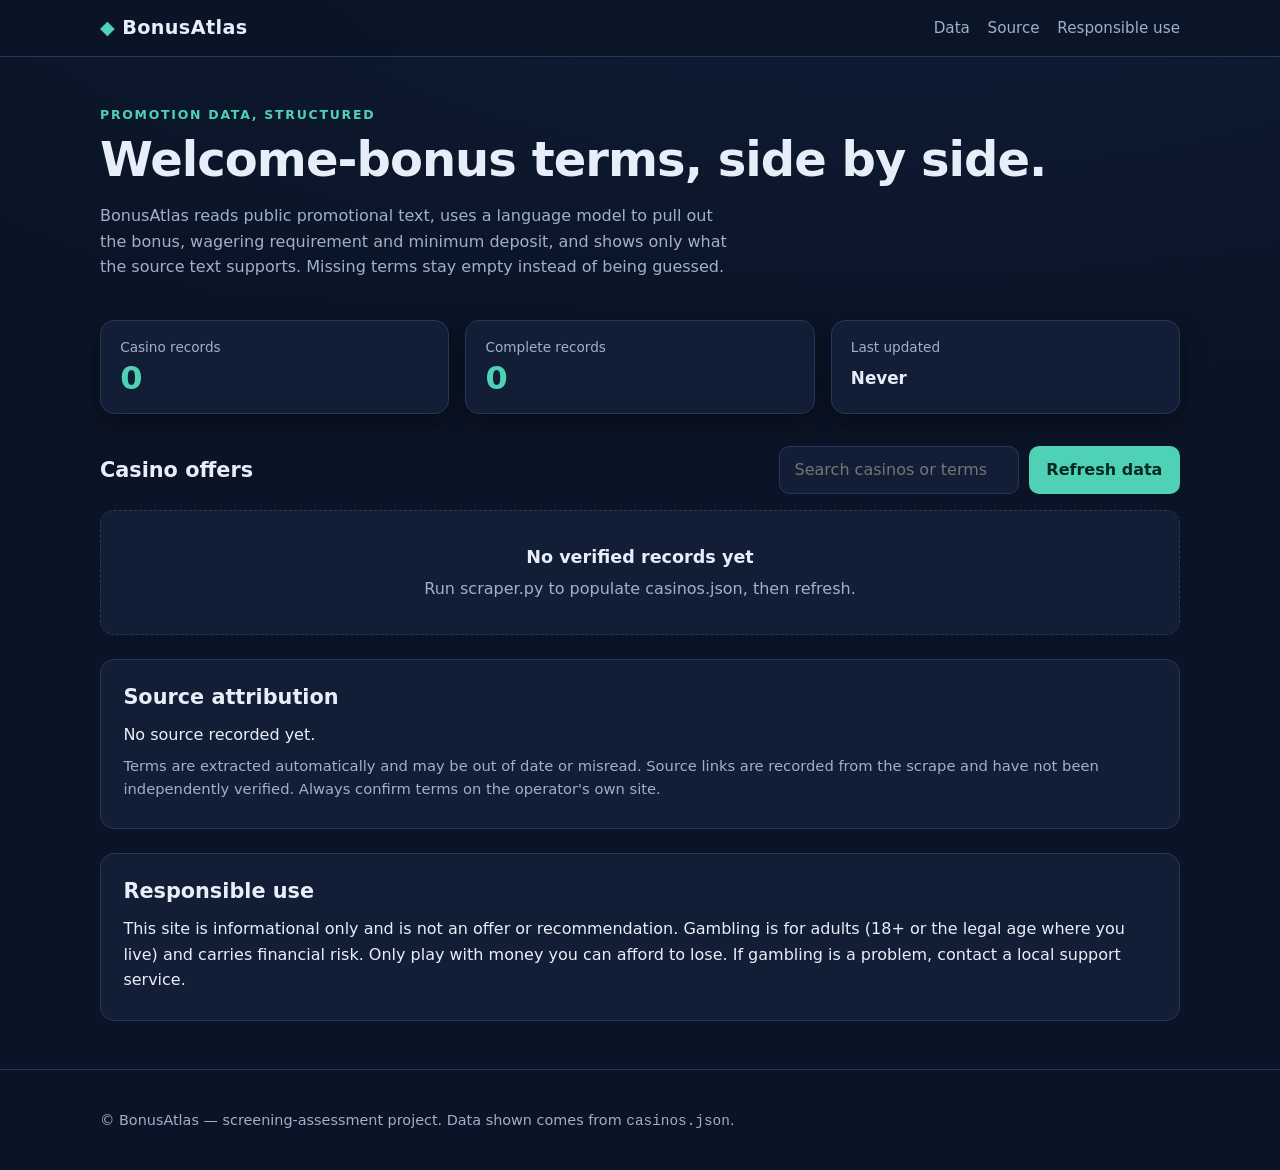
==== casino-bonus-scraper/index.html @ 102199bb "submit casino bonus scraper project" ====
<!DOCTYPE html>
<html lang="en">
<head>
  <meta charset="utf-8">
  <meta name="viewport" content="width=device-width, initial-scale=1">
  <title>BonusAtlas · Casino promotion data</title>
  <meta name="description" content="BonusAtlas displays casino welcome bonus terms extracted from a public source.">
  <link rel="stylesheet" href="styles.css">
</head>
<body>
  <a class="skip" href="#data">Skip to data</a>
  <header class="site-header">
    <div class="wrap bar">
      <a class="brand" href="#top" aria-label="BonusAtlas home"><span class="logo" aria-hidden="true">◆</span> BonusAtlas</a>
      <nav aria-label="Main"><a href="#data">Data</a><a href="#source">Source</a><a href="#responsible">Responsible use</a></nav>
    </div>
  </header>

  <main id="top">
    <section class="wrap hero">
      <p class="eyebrow">Promotion data, structured</p>
      <h1>Welcome-bonus terms, side by side.</h1>
      <p class="lead">BonusAtlas reads public promotional text, uses a language model to pull out the bonus, wagering requirement and minimum deposit, and shows only what the source text supports. Missing terms stay empty instead of being guessed.</p>
    </section>

    <section class="wrap" aria-label="Summary">
      <div class="summary">
        <div class="stat"><span class="stat-label">Casino records</span><strong id="stat-total">–</strong></div>
        <div class="stat"><span class="stat-label">Complete records</span><strong id="stat-complete">–</strong></div>
        <div class="stat"><span class="stat-label">Last updated</span><strong id="stat-updated" class="small">–</strong></div>
      </div>
    </section>

    <section class="wrap" id="data" aria-labelledby="data-title">
      <div class="toolbar">
        <h2 id="data-title">Casino offers</h2>
        <div class="controls">
          <label class="sr-only" for="search">Search casinos</label>
          <input id="search" type="search" placeholder="Search casinos or terms…" autocomplete="off">
          <button id="refresh" type="button" class="btn">Refresh data</button>
        </div>
      </div>

      <div id="message" class="message" role="status" aria-live="polite" hidden></div>

      <div class="table-wrap" id="table-wrap" hidden>
        <table>
          <caption class="sr-only">Casino welcome bonus terms extracted from the source</caption>
          <thead>
            <tr><th scope="col">Casino</th><th scope="col">Welcome bonus</th><th scope="col">Wagering</th><th scope="col">Min. deposit</th><th scope="col">Status</th><th scope="col">Source</th></tr>
          </thead>
          <tbody id="rows"></tbody>
        </table>
      </div>
    </section>

    <section class="wrap panel" id="source" aria-labelledby="source-title">
      <h2 id="source-title">Source attribution</h2>
      <p id="source-text">No source recorded yet.</p>
      <p class="muted">Terms are extracted automatically and may be out of date or misread. Source links are recorded from the scrape and have not been independently verified. Always confirm terms on the operator's own site.</p>
    </section>

    <section class="wrap panel" id="responsible" aria-labelledby="resp-title">
      <h2 id="resp-title">Responsible use</h2>
      <p>This site is informational only and is not an offer or recommendation. Gambling is for adults (18+ or the legal age where you live) and carries financial risk. Only play with money you can afford to lose. If gambling is a problem, contact a local support service.</p>
    </section>
  </main>

  <footer class="site-footer">
    <div class="wrap">
      <p>© BonusAtlas — screening-assessment project. Data shown comes from <code>casinos.json</code>.</p>
    </div>
  </footer>
  <script src="script.js"></script>
</body>
</html>
---- casino-bonus-scraper/styles.css ----
:root {
  --bg: #0b1426; --panel: #121e36; --panel-2: #172745; --border: #25375c;
  --text: #e8eef9; --muted: #9fb0cc; --accent: #4fd1b5; --accent-ink: #062a22;
  --warn: #f2c14e; --bad: #ff8a8a; --radius: 14px;
}
* { box-sizing: border-box; }
html { scroll-behavior: smooth; }
body { margin: 0; background: radial-gradient(1200px 500px at 70% -10%, #15305a55, transparent), var(--bg);
  color: var(--text); font: 16px/1.6 system-ui, -apple-system, "Segoe UI", Roboto, sans-serif; }
.wrap { width: min(1080px, 100% - 2rem); margin-inline: auto; }
a { color: var(--accent); }
a:focus-visible, button:focus-visible, input:focus-visible { outline: 3px solid var(--accent); outline-offset: 2px; }
.skip { position: absolute; left: -999px; } .skip:focus { left: 1rem; top: 1rem; background: var(--accent); color: var(--accent-ink); padding: .5rem 1rem; border-radius: 8px; z-index: 10; }
.sr-only { position: absolute; width: 1px; height: 1px; overflow: hidden; clip: rect(0 0 0 0); white-space: nowrap; }

.site-header { border-bottom: 1px solid var(--border); background: #0b1426cc; backdrop-filter: blur(8px); position: sticky; top: 0; z-index: 5; }
.bar { display: flex; justify-content: space-between; align-items: center; padding: .8rem 0; gap: 1rem; flex-wrap: wrap; }
.brand { font-weight: 800; letter-spacing: .02em; color: var(--text); text-decoration: none; font-size: 1.2rem; }
.logo { color: var(--accent); }
nav a { color: var(--muted); text-decoration: none; margin-left: 1.1rem; font-size: .95rem; }
nav a:hover { color: var(--accent); }

.hero { padding: 3rem 0 1.5rem; }
.eyebrow { color: var(--accent); text-transform: uppercase; letter-spacing: .14em; font-size: .78rem; font-weight: 700; margin: 0 0 .5rem; }
h1 { font-size: clamp(1.9rem, 5vw, 3rem); line-height: 1.12; margin: 0 0 1rem; letter-spacing: -.02em; }
h2 { margin: 0; font-size: 1.3rem; }
.lead { color: var(--muted); max-width: 62ch; margin: 0; }

.summary { display: grid; grid-template-columns: repeat(3, 1fr); gap: 1rem; margin: 1rem auto 2rem; }
.stat { background: var(--panel); border: 1px solid var(--border); border-radius: var(--radius); padding: 1rem 1.2rem; box-shadow: 0 8px 24px #0006; }
.stat-label { display: block; color: var(--muted); font-size: .85rem; }
.stat strong { font-size: 2rem; color: var(--accent); line-height: 1.2; }
.stat strong.small { font-size: 1.05rem; color: var(--text); display: block; margin-top: .6rem; }

.toolbar { display: flex; justify-content: space-between; align-items: center; gap: 1rem; flex-wrap: wrap; margin-bottom: 1rem; }
.controls { display: flex; gap: .6rem; flex-wrap: wrap; }
input[type=search] { background: var(--panel); border: 1px solid var(--border); color: var(--text); padding: .65rem .9rem; border-radius: 10px; min-width: 240px; font: inherit; }
.btn { background: var(--accent); color: var(--accent-ink); border: 0; padding: .65rem 1.1rem; border-radius: 10px; font: inherit; font-weight: 700; cursor: pointer; }
.btn:hover { filter: brightness(1.08); } .btn[disabled] { opacity: .6; cursor: wait; }

.message { background: var(--panel); border: 1px dashed var(--border); border-radius: var(--radius); padding: 2rem 1.2rem; text-align: center; color: var(--muted); }
.message strong { display: block; color: var(--text); font-size: 1.1rem; margin-bottom: .3rem; }
.message.error { border-color: var(--bad); border-style: solid; } .message.error strong { color: var(--bad); }
.spinner { width: 28px; height: 28px; border: 3px solid var(--border); border-top-color: var(--accent); border-radius: 50%; margin: 0 auto .8rem; animation: spin .8s linear infinite; }
@keyframes spin { to { transform: rotate(360deg); } }
@media (prefers-reduced-motion: reduce) { .spinner { animation: none; } html { scroll-behavior: auto; } }

.table-wrap { overflow-x: auto; background: var(--panel); border: 1px solid var(--border); border-radius: var(--radius); box-shadow: 0 8px 24px #0006; }
table { width: 100%; border-collapse: collapse; min-width: 720px; }
th, td { text-align: left; padding: .9rem 1rem; border-bottom: 1px solid var(--border); vertical-align: top; }
th { color: var(--muted); font-size: .8rem; text-transform: uppercase; letter-spacing: .08em; background: var(--panel-2); }
tbody tr:last-child td { border-bottom: 0; } tbody tr:hover { background: #ffffff08; }
td.name { font-weight: 700; } .na { color: var(--muted); font-style: italic; }
.badge { display: inline-block; padding: .15rem .6rem; border-radius: 999px; font-size: .78rem; font-weight: 700; border: 1px solid currentColor; }
.badge.complete { color: var(--accent); } .badge.partial { color: var(--warn); } .badge.not_found, .badge.failed { color: var(--bad); }
.note { display: block; color: var(--muted); font-size: .8rem; margin-top: .3rem; }

.panel { background: var(--panel); border: 1px solid var(--border); border-radius: var(--radius); padding: 1.3rem 1.4rem; margin-top: 1.5rem; }
.panel h2 { margin-bottom: .5rem; } .panel p { margin: .4rem 0; } .muted { color: var(--muted); font-size: .92rem; }
.site-footer { margin-top: 3rem; padding: 1.5rem 0; border-top: 1px solid var(--border); color: var(--muted); font-size: .9rem; }

@media (max-width: 720px) {
  .summary { grid-template-columns: 1fr; } nav a:first-child { margin-left: 0; }
  .table-wrap { background: none; border: 0; box-shadow: none; overflow: visible; }
  table, tbody, tr, td { display: block; min-width: 0; width: 100%; }
  thead { position: absolute; left: -9999px; }
  tr { background: var(--panel); border: 1px solid var(--border); border-radius: var(--radius); margin-bottom: 1rem; padding: .4rem 0; }
  td { border: 0; padding: .45rem 1rem; display: flex; justify-content: space-between; gap: 1rem; text-align: right; }
  td::before { content: attr(data-label); color: var(--muted); font-size: .78rem; text-transform: uppercase; letter-spacing: .06em; text-align: left; flex-shrink: 0; }
  input[type=search] { min-width: 0; flex: 1; }
}
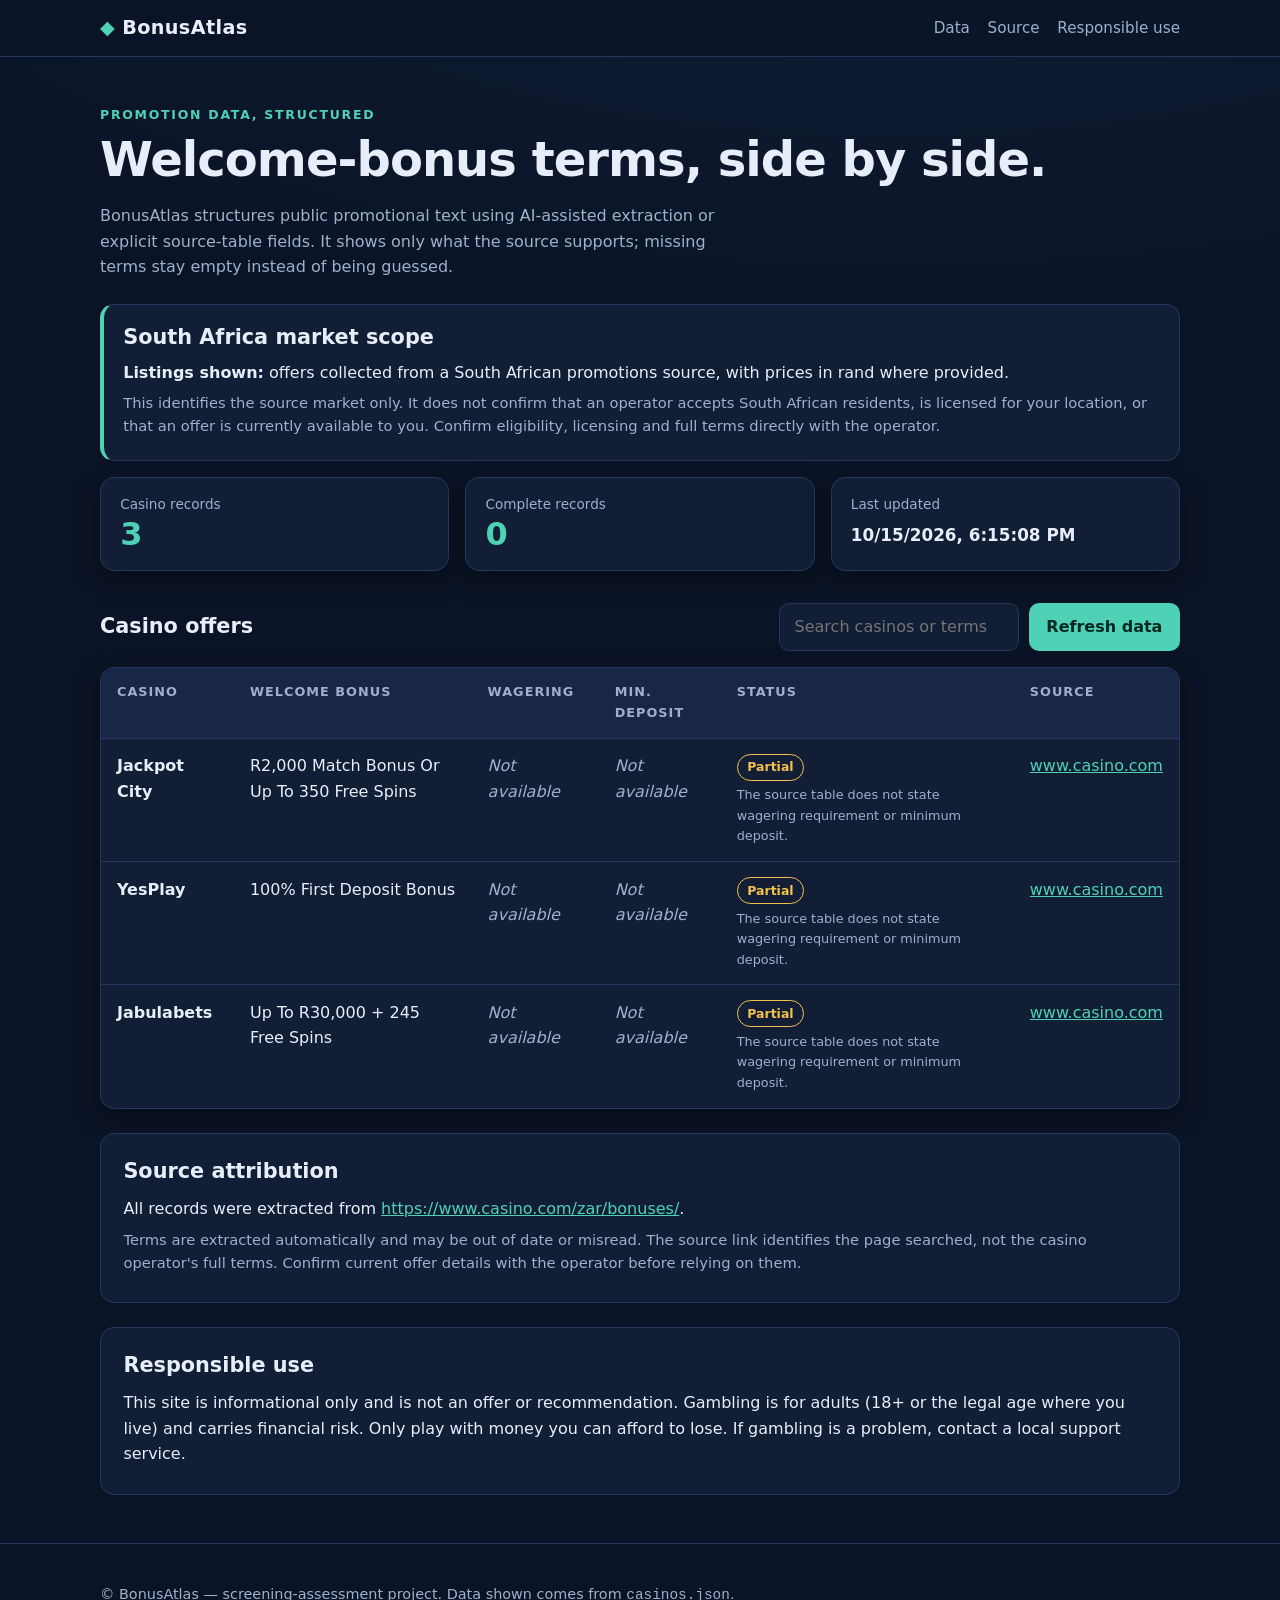
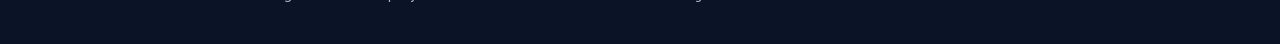
==== commit 52087617: "Improve South Africa availability guidance Clarify market scope in the dashboard, document availabil" ====
--- a/casino-bonus-scraper/index.html
+++ b/casino-bonus-scraper/index.html
@@ -4,7 +4,7 @@
   <meta charset="utf-8">
   <meta name="viewport" content="width=device-width, initial-scale=1">
   <title>BonusAtlas · Casino promotion data</title>
-  <meta name="description" content="BonusAtlas displays casino welcome bonus terms extracted from a public source.">
+  <meta name="description" content="BonusAtlas displays South African casino promotion listings from a public source.">
   <link rel="stylesheet" href="styles.css">
 </head>
 <body>
@@ -20,7 +20,13 @@
     <section class="wrap hero">
       <p class="eyebrow">Promotion data, structured</p>
       <h1>Welcome-bonus terms, side by side.</h1>
-      <p class="lead">BonusAtlas reads public promotional text, uses a language model to pull out the bonus, wagering requirement and minimum deposit, and shows only what the source text supports. Missing terms stay empty instead of being guessed.</p>
+      <p class="lead">BonusAtlas structures public promotional text using AI-assisted extraction or explicit source-table fields. It shows only what the source supports; missing terms stay empty instead of being guessed.</p>
+    </section>
+
+    <section class="wrap market-note" aria-labelledby="market-title">
+      <h2 id="market-title">South Africa market scope</h2>
+      <p><strong>Listings shown:</strong> offers collected from a South African promotions source, with prices in rand where provided.</p>
+      <p class="muted">This identifies the source market only. It does not confirm that an operator accepts South African residents, is licensed for your location, or that an offer is currently available to you. Confirm eligibility, licensing and full terms directly with the operator.</p>
     </section>
 
     <section class="wrap" aria-label="Summary">
@@ -57,7 +63,7 @@
     <section class="wrap panel" id="source" aria-labelledby="source-title">
       <h2 id="source-title">Source attribution</h2>
       <p id="source-text">No source recorded yet.</p>
-      <p class="muted">Terms are extracted automatically and may be out of date or misread. Source links are recorded from the scrape and have not been independently verified. Always confirm terms on the operator's own site.</p>
+      <p class="muted">Terms are extracted automatically and may be out of date or misread. The source link identifies the page searched, not the casino operator's full terms. Confirm current offer details with the operator before relying on them.</p>
     </section>
 
     <section class="wrap panel" id="responsible" aria-labelledby="resp-title">
--- a/casino-bonus-scraper/styles.css
+++ b/casino-bonus-scraper/styles.css
@@ -25,6 +25,10 @@
 h1 { font-size: clamp(1.9rem, 5vw, 3rem); line-height: 1.12; margin: 0 0 1rem; letter-spacing: -.02em; }
 h2 { margin: 0; font-size: 1.3rem; }
 .lead { color: var(--muted); max-width: 62ch; margin: 0; }
+
+.market-note { background: var(--panel); border: 1px solid var(--border); border-left: 4px solid var(--accent); border-radius: var(--radius); padding: 1rem 1.2rem; margin-bottom: 1rem; }
+.market-note h2 { margin-bottom: .35rem; }
+.market-note p { margin: .35rem 0; }
 
 .summary { display: grid; grid-template-columns: repeat(3, 1fr); gap: 1rem; margin: 1rem auto 2rem; }
 .stat { background: var(--panel); border: 1px solid var(--border); border-radius: var(--radius); padding: 1rem 1.2rem; box-shadow: 0 8px 24px #0006; }
